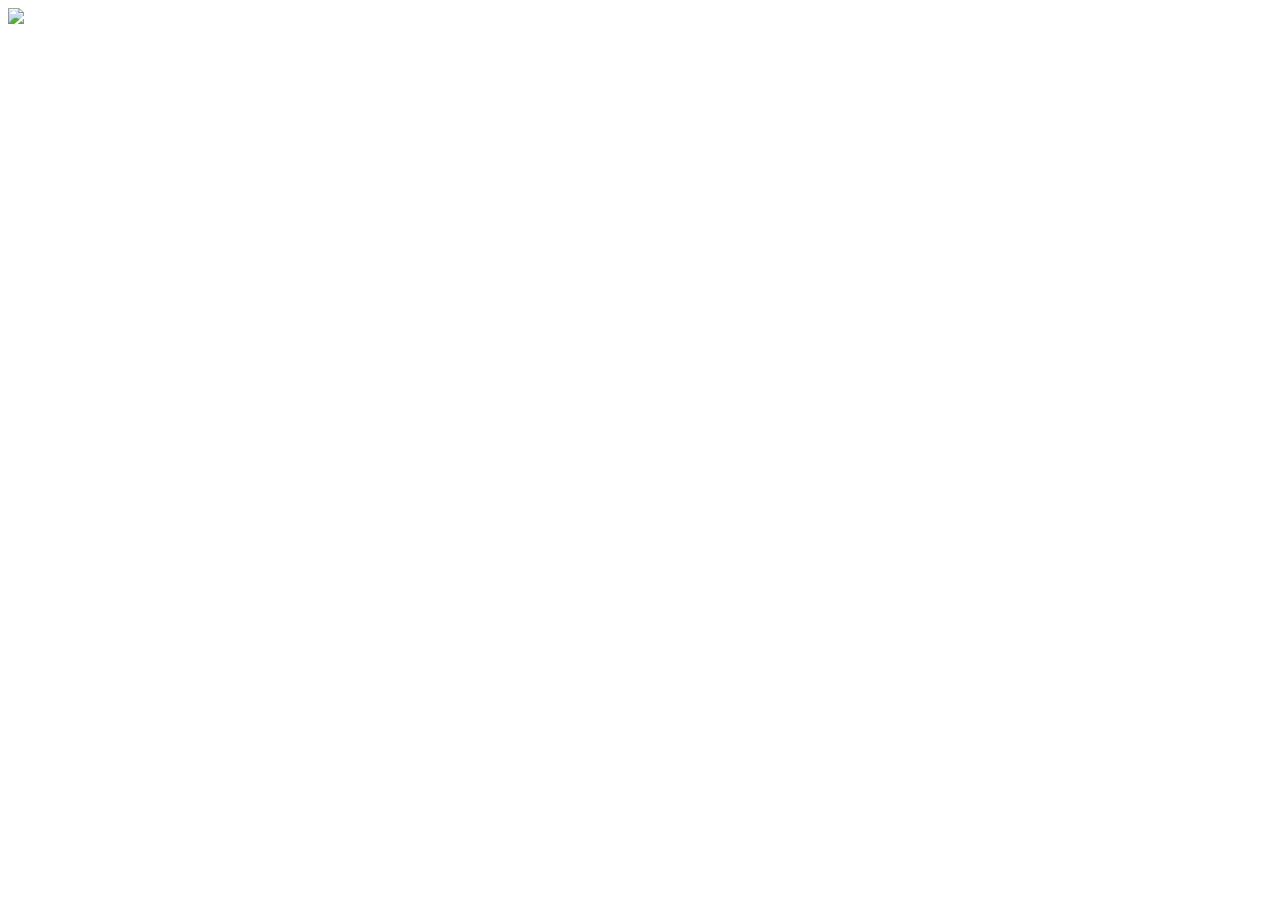
==== churrasco.html @ a277ad00 "Add files via upload" ====
<!DOCTYPE html>
<html lang="en">
<head>
    <meta charset="UTF-8">
    <meta name="viewport" content="width=device-width, initial-scale=1.0">
    <title>cardápio churrasco</title>
    <link rel="stylesheet" href="churrasco.css">
</head>
<body>
    <img src="c:\Users\caval\OneDrive\Imagens\churrascocardapio.jpeg">
</body>
</html>
---- churrasco.css ----
img{
    width:100%;
    height:auto;
}
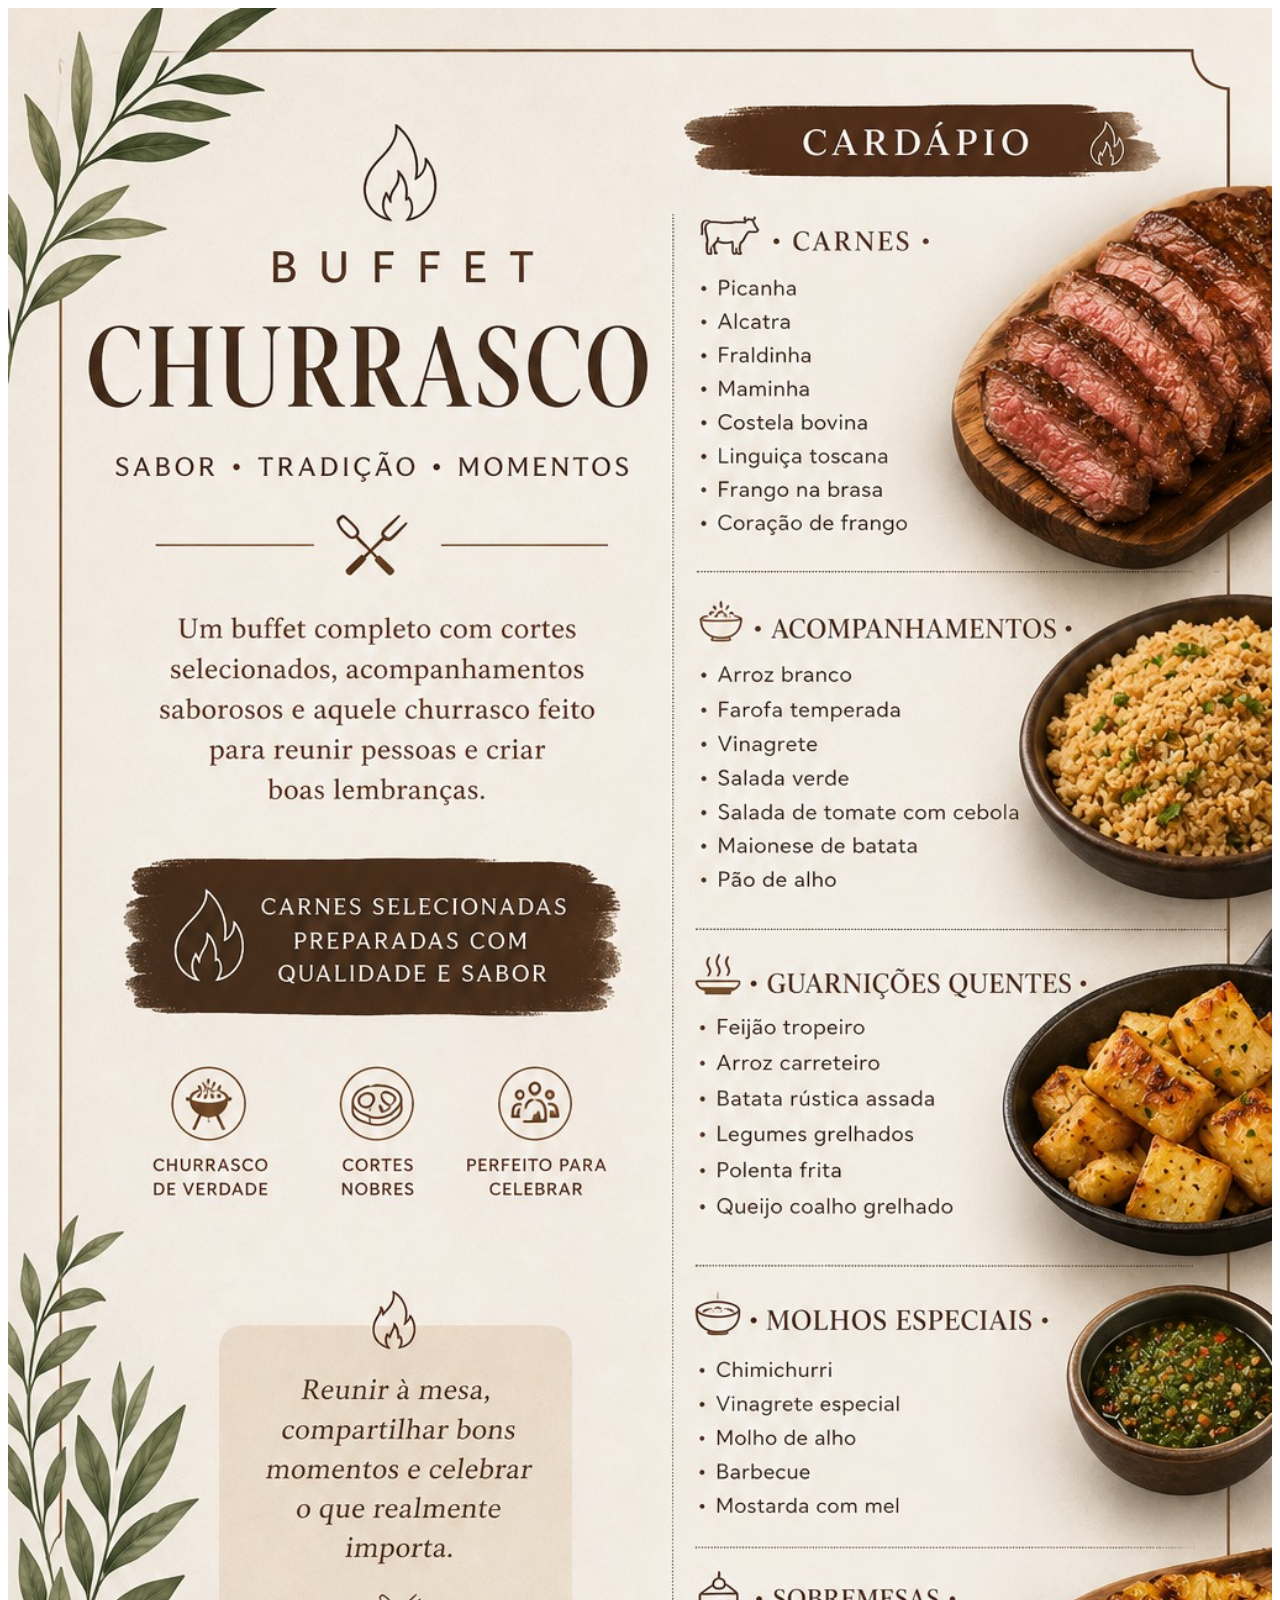
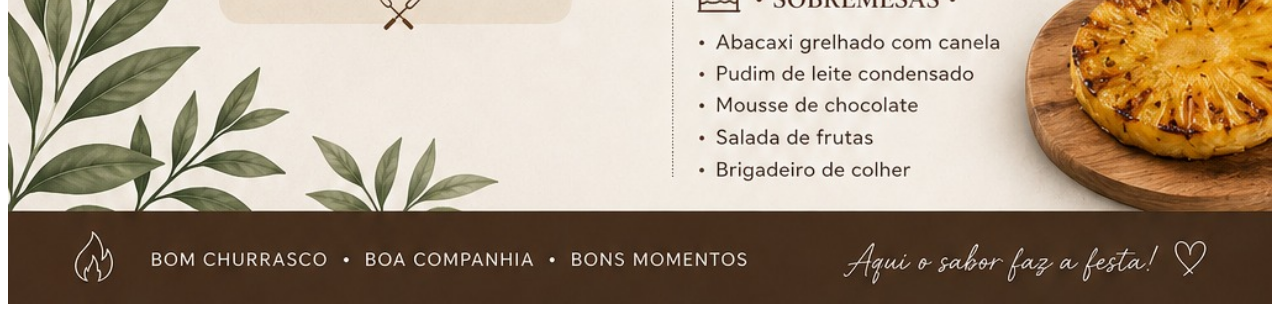
==== commit a261ec93: "Update churrasco.html" ====
--- a/churrasco.html
+++ b/churrasco.html
@@ -7,6 +7,6 @@
     <link rel="stylesheet" href="churrasco.css">
 </head>
 <body>
-    <img src="c:\Users\caval\OneDrive\Imagens\churrascocardapio.jpeg">
+    <img src="churrascocardapio.jpeg">
 </body>
-</html>+</html>
